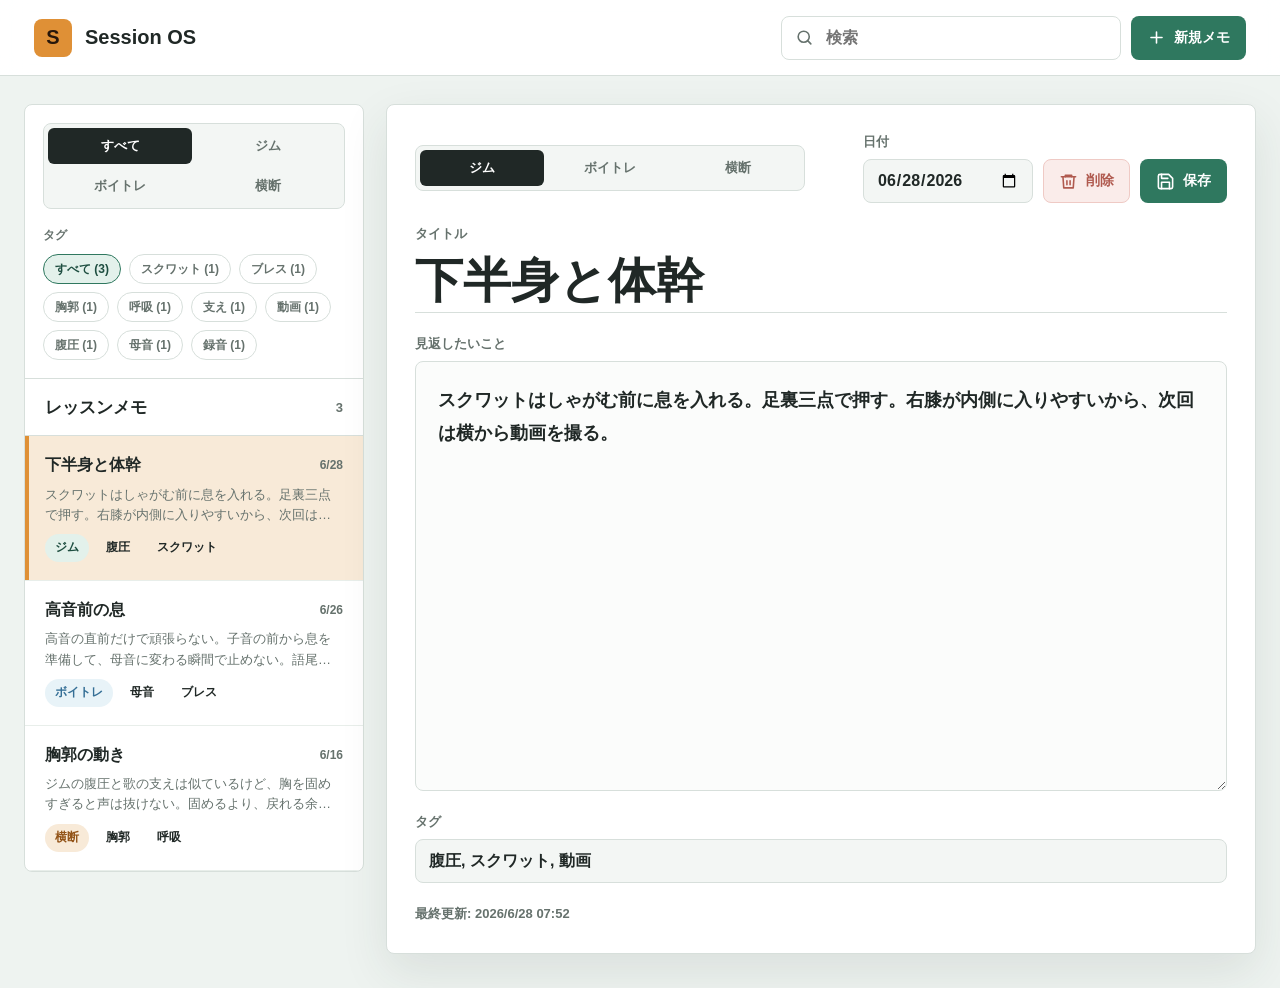
==== index.html @ 95453296 "Add files via upload" ====
<!doctype html>
<html lang="ja">
<head>
  <meta charset="utf-8">
  <meta name="viewport" content="width=device-width, initial-scale=1">
  <meta name="theme-color" content="#2f785f">
  <meta name="apple-mobile-web-app-capable" content="yes">
  <meta name="apple-mobile-web-app-title" content="Session OS">
  <title>Session OS | レッスンメモ</title>
  <link rel="manifest" href="manifest.json">
  <link rel="icon" href="icons/icon.svg" type="image/svg+xml">
  <link rel="apple-touch-icon" href="icons/icon-192.png">
  <link rel="stylesheet" href="styles.css?v=20260704-tag-filter">
</head>
<body>
  <div class="app-shell">
    <header class="app-header">
      <div class="brand">
        <span class="brand-mark">S</span>
        <span>Session OS</span>
      </div>

      <div class="header-actions">
        <label class="search-box" aria-label="検索">
          <svg class="icon" viewBox="0 0 24 24" aria-hidden="true">
            <circle cx="11" cy="11" r="7"></circle>
            <path d="m20 20-4-4"></path>
          </svg>
          <input id="searchInput" type="search" placeholder="検索">
        </label>
        <button id="newNoteButton" class="button primary" type="button">
          <svg class="icon" viewBox="0 0 24 24" aria-hidden="true">
            <path d="M12 5v14M5 12h14"></path>
          </svg>
          <span>新規メモ</span>
        </button>
      </div>
    </header>

    <main class="workspace">
      <aside class="sidebar" aria-label="メモ一覧">
        <nav class="type-tabs" aria-label="メモ種別">
          <button class="type-tab active" type="button" data-filter="all">すべて</button>
          <button class="type-tab" type="button" data-filter="gym">ジム</button>
          <button class="type-tab" type="button" data-filter="vocal">ボイトレ</button>
          <button class="type-tab" type="button" data-filter="cross">横断</button>
        </nav>

        <section class="tag-filter-panel" aria-label="タグで絞り込み">
          <div class="tag-filter-title">タグ</div>
          <div class="tag-filter-list" id="tagFilterList"></div>
        </section>

        <div class="list-head">
          <h1>レッスンメモ</h1>
          <span id="noteCount">0</span>
        </div>

        <div class="note-list" id="noteList"></div>
      </aside>

      <section class="editor" aria-labelledby="titleLabel">
        <div class="editor-top">
          <div class="type-picker" role="group" aria-label="このメモの種別">
            <button class="type-choice active" type="button" data-note-type="gym">ジム</button>
            <button class="type-choice" type="button" data-note-type="vocal">ボイトレ</button>
            <button class="type-choice" type="button" data-note-type="cross">横断</button>
          </div>

          <div class="editor-actions">
            <label class="date-field">
              <span>日付</span>
              <input id="dateInput" type="date">
            </label>
            <button id="deleteButton" class="button danger" type="button">
              <svg class="icon" viewBox="0 0 24 24" aria-hidden="true">
                <path d="M3 6h18"></path>
                <path d="M8 6V4h8v2"></path>
                <path d="M19 6l-1 14H6L5 6"></path>
                <path d="M10 11v5M14 11v5"></path>
              </svg>
              <span>削除</span>
            </button>
            <button id="saveButton" class="button primary" type="button">
              <svg class="icon" viewBox="0 0 24 24" aria-hidden="true">
                <path d="M19 21H5a2 2 0 0 1-2-2V5a2 2 0 0 1 2-2h11l5 5v11a2 2 0 0 1-2 2Z"></path>
                <path d="M17 21v-8H7v8M7 3v5h8"></path>
              </svg>
              <span>保存</span>
            </button>
          </div>
        </div>

        <label class="title-field">
          <span id="titleLabel">タイトル</span>
          <input id="titleInput" type="text" placeholder="例: 下半身と体幹">
        </label>

        <label class="memo-field">
          <span>見返したいこと</span>
          <textarea id="bodyInput" placeholder="あとで読んで「そうやったわ」と思えることだけ。&#10;例: スクワットはしゃがむ前に息を入れる。足裏三点で押す。右膝が内に入りやすい。"></textarea>
        </label>

        <label class="tag-field">
          <span>タグ</span>
          <input id="tagsInput" type="text" placeholder="腹圧, 母音, 肩甲骨">
        </label>

        <div class="status-line">
          <span id="updatedText">未保存</span>
        </div>
      </section>
    </main>
  </div>

  <div class="confirm-overlay" id="deleteDialog" aria-hidden="true">
    <div class="confirm-dialog" role="dialog" aria-modal="true" aria-labelledby="deleteDialogTitle">
      <h2 id="deleteDialogTitle">メモを削除しますか？</h2>
      <p id="deleteDialogText">このメモを削除します。</p>
      <div class="confirm-actions">
        <button id="cancelDeleteButton" class="button ghost" type="button">キャンセル</button>
        <button id="confirmDeleteButton" class="button danger solid" type="button">削除する</button>
      </div>
    </div>
  </div>

  <div class="toast" id="toast" role="status" aria-live="polite">保存しました</div>
  <script src="app.js?v=20260704-tag-filter"></script>
</body>
</html>
---- styles.css ----
:root {
  color-scheme: light;
  --ink: #202826;
  --muted: #66726d;
  --line: #d7dfdb;
  --surface: #ffffff;
  --surface-soft: #f3f6f4;
  --bg: #eef3f0;
  --green: #2f785f;
  --green-dark: #1e4e40;
  --green-soft: #e3f1eb;
  --blue-soft: #e8f3f8;
  --blue: #356f96;
  --amber: #df9036;
  --amber-soft: #f8ead8;
  --danger: #b05a4f;
  --danger-soft: #faecea;
  --shadow: 0 18px 48px rgba(38, 54, 48, .10);
  font-family: "Yu Gothic UI", "Meiryo", "Segoe UI", sans-serif;
  background: var(--bg);
  color: var(--ink);
}

* {
  box-sizing: border-box;
}

body {
  margin: 0;
  min-width: 320px;
  background: var(--bg);
}

button,
input,
textarea {
  font: inherit;
}

button {
  cursor: pointer;
}

button:disabled,
input:disabled,
textarea:disabled {
  cursor: not-allowed;
  opacity: .55;
}

.app-shell {
  min-height: 100vh;
  display: grid;
  grid-template-rows: 76px 1fr;
}

.app-header {
  position: sticky;
  top: 0;
  z-index: 10;
  display: flex;
  align-items: center;
  justify-content: space-between;
  gap: 20px;
  padding: 0 34px;
  border-bottom: 1px solid var(--line);
  background: rgba(255, 255, 255, .95);
  backdrop-filter: blur(12px);
}

.brand {
  display: inline-flex;
  align-items: center;
  gap: 13px;
  min-width: 0;
  font-size: 20px;
  font-weight: 900;
  white-space: nowrap;
}

.brand-mark {
  width: 38px;
  height: 38px;
  display: grid;
  place-items: center;
  border-radius: 8px;
  background: var(--amber);
  color: #27170b;
  font-weight: 900;
}

.header-actions {
  display: flex;
  align-items: center;
  gap: 10px;
  min-width: 0;
}

.search-box {
  width: min(340px, 34vw);
  height: 44px;
  display: flex;
  align-items: center;
  gap: 10px;
  padding: 0 13px;
  border: 1px solid var(--line);
  border-radius: 8px;
  background: var(--surface);
  color: var(--muted);
}

.search-box input {
  width: 100%;
  min-width: 0;
  border: 0;
  outline: 0;
  background: transparent;
  color: var(--ink);
  font-weight: 750;
}

.button {
  min-height: 44px;
  display: inline-flex;
  align-items: center;
  justify-content: center;
  gap: 8px;
  border: 1px solid transparent;
  border-radius: 8px;
  padding: 0 15px;
  font-size: 14px;
  font-weight: 850;
  white-space: nowrap;
}

.button.primary {
  background: var(--green);
  color: #ffffff;
}

.button.primary:hover {
  background: var(--green-dark);
}

.button.danger {
  background: var(--danger-soft);
  color: var(--danger);
  border-color: #efcac5;
}

.button.danger:hover {
  background: #f5dedb;
}

.button.ghost {
  background: var(--surface);
  color: var(--ink);
  border-color: var(--line);
}

.button.danger.solid {
  background: var(--danger);
  color: #ffffff;
  border-color: var(--danger);
}

.button.danger.solid:hover {
  background: #92483f;
}

.icon {
  width: 19px;
  height: 19px;
  flex: none;
  fill: none;
  stroke: currentColor;
  stroke-width: 2;
  stroke-linecap: round;
  stroke-linejoin: round;
}

.workspace {
  width: min(1320px, calc(100vw - 48px));
  margin: 0 auto;
  padding: 28px 0 34px;
  display: grid;
  grid-template-columns: 340px minmax(0, 1fr);
  gap: 22px;
  align-items: start;
}

.sidebar,
.editor {
  min-width: 0;
  border: 1px solid var(--line);
  border-radius: 8px;
  background: var(--surface);
}

.sidebar {
  overflow: hidden;
}

.type-tabs,
.type-picker {
  display: grid;
  gap: 4px;
  padding: 4px;
  border: 1px solid var(--line);
  border-radius: 8px;
  background: var(--surface-soft);
}

.type-tabs {
  grid-template-columns: repeat(2, 1fr);
  margin: 18px;
}

.type-picker {
  width: min(390px, 100%);
  grid-template-columns: repeat(3, 1fr);
}

.type-tab,
.type-choice {
  min-width: 0;
  min-height: 36px;
  border: 0;
  border-radius: 6px;
  background: transparent;
  color: var(--muted);
  font-size: 13px;
  font-weight: 850;
}

.type-tab.active,
.type-choice.active {
  background: var(--ink);
  color: #ffffff;
}

.tag-filter-panel {
  display: grid;
  gap: 10px;
  padding: 0 18px 18px;
}

.tag-filter-title {
  color: var(--muted);
  font-size: 12px;
  font-weight: 900;
}

.tag-filter-list {
  display: flex;
  flex-wrap: wrap;
  gap: 8px;
}

.tag-filter-button {
  min-height: 30px;
  border: 1px solid var(--line);
  border-radius: 999px;
  background: var(--surface);
  color: var(--muted);
  padding: 0 11px;
  font-size: 12px;
  font-weight: 850;
}

.tag-filter-button.active {
  border-color: var(--green);
  background: var(--green-soft);
  color: var(--green-dark);
}

.list-head {
  min-height: 58px;
  display: flex;
  align-items: center;
  justify-content: space-between;
  gap: 12px;
  padding: 0 20px;
  border-top: 1px solid var(--line);
  border-bottom: 1px solid var(--line);
}

.list-head h1 {
  margin: 0;
  font-size: 17px;
  letter-spacing: 0;
}

.list-head span,
.status-line {
  color: var(--muted);
  font-size: 13px;
  font-weight: 850;
}

.note-list {
  display: grid;
}

.note-item {
  width: 100%;
  min-height: 112px;
  display: grid;
  gap: 9px;
  padding: 18px 20px;
  border: 0;
  border-bottom: 1px solid #e8eeea;
  background: transparent;
  text-align: left;
  color: var(--ink);
}

.note-item:hover {
  background: var(--surface-soft);
}

.note-item.active {
  background: var(--amber-soft);
  box-shadow: inset 4px 0 0 var(--amber);
}

.note-item-top {
  display: flex;
  justify-content: space-between;
  align-items: center;
  gap: 12px;
}

.note-item strong {
  min-width: 0;
  font-size: 16px;
  line-height: 1.35;
  overflow-wrap: anywhere;
}

.note-item time {
  color: var(--muted);
  font-size: 12px;
  font-weight: 850;
  white-space: nowrap;
}

.note-item p {
  margin: 0;
  color: var(--muted);
  font-size: 13px;
  line-height: 1.55;
  display: -webkit-box;
  -webkit-line-clamp: 2;
  -webkit-box-orient: vertical;
  overflow: hidden;
}

.badge-row {
  display: flex;
  gap: 7px;
  flex-wrap: wrap;
}

.badge {
  min-height: 28px;
  display: inline-flex;
  align-items: center;
  border-radius: 999px;
  padding: 0 10px;
  font-size: 12px;
  font-weight: 850;
}

.badge.gym {
  background: var(--green-soft);
  color: var(--green-dark);
}

.badge.vocal {
  background: var(--blue-soft);
  color: var(--blue);
}

.badge.cross {
  background: var(--amber-soft);
  color: #935418;
}

.empty-state {
  padding: 24px 20px;
  color: var(--muted);
  font-size: 14px;
  line-height: 1.7;
  font-weight: 750;
}

.editor {
  padding: 28px;
  display: grid;
  gap: 22px;
  box-shadow: var(--shadow);
}

.editor-top {
  display: flex;
  align-items: center;
  justify-content: space-between;
  gap: 16px;
}

.editor-actions {
  display: flex;
  align-items: end;
  gap: 10px;
}

.date-field,
.title-field,
.memo-field,
.tag-field {
  display: grid;
  gap: 8px;
}

.date-field span,
.title-field span,
.memo-field span,
.tag-field span {
  color: var(--muted);
  font-size: 13px;
  font-weight: 900;
}

.date-field input,
.title-field input,
.tag-field input {
  width: 100%;
  min-height: 44px;
  border: 1px solid var(--line);
  border-radius: 8px;
  background: var(--surface-soft);
  color: var(--ink);
  outline: 0;
  padding: 0 13px;
  font-weight: 800;
}

.date-field input {
  width: 170px;
}

.title-field input {
  min-height: 62px;
  border: 0;
  border-bottom: 1px solid var(--line);
  border-radius: 0;
  background: transparent;
  padding: 0;
  font-size: clamp(28px, 4vw, 48px);
  line-height: 1.1;
  font-weight: 900;
  letter-spacing: 0;
}

.memo-field textarea {
  width: 100%;
  min-height: 430px;
  resize: vertical;
  border: 1px solid var(--line);
  border-radius: 8px;
  background: #fbfcfb;
  color: var(--ink);
  outline: 0;
  padding: 22px;
  font-size: 18px;
  line-height: 1.85;
  font-weight: 700;
}

.date-field input:focus,
.title-field input:focus,
.tag-field input:focus,
.memo-field textarea:focus,
.search-box:focus-within {
  border-color: var(--green);
  box-shadow: 0 0 0 3px rgba(47, 120, 95, .14);
}

.title-field input:focus {
  box-shadow: none;
}

.status-line {
  min-height: 20px;
}

.confirm-overlay {
  position: fixed;
  inset: 0;
  z-index: 30;
  display: none;
  align-items: center;
  justify-content: center;
  padding: 24px;
  background: rgba(32, 40, 38, .36);
}

.confirm-overlay.show {
  display: flex;
}

.confirm-dialog {
  width: min(420px, 100%);
  border: 1px solid var(--line);
  border-radius: 8px;
  background: var(--surface);
  padding: 22px;
  box-shadow: var(--shadow);
}

.confirm-dialog h2 {
  margin: 0;
  font-size: 20px;
  letter-spacing: 0;
}

.confirm-dialog p {
  margin: 12px 0 0;
  color: var(--muted);
  line-height: 1.65;
  font-weight: 750;
}

.confirm-actions {
  display: flex;
  justify-content: flex-end;
  gap: 10px;
  margin-top: 20px;
}

.toast {
  position: fixed;
  right: 24px;
  bottom: 24px;
  z-index: 20;
  transform: translateY(18px);
  opacity: 0;
  pointer-events: none;
  min-height: 42px;
  display: flex;
  align-items: center;
  border-radius: 8px;
  padding: 0 16px;
  background: var(--ink);
  color: #ffffff;
  font-weight: 850;
  box-shadow: var(--shadow);
  transition: transform .18s ease, opacity .18s ease;
}

.toast.show {
  transform: translateY(0);
  opacity: 1;
}

@media (max-width: 920px) {
  .app-shell {
    grid-template-rows: auto 1fr;
  }

  .app-header {
    position: sticky;
    top: 0;
    z-index: 20;
    display: grid;
    padding: 16px;
  }

  .header-actions {
    display: grid;
    grid-template-columns: 1fr;
  }

  .search-box {
    width: 100%;
  }

  .workspace {
    width: calc(100vw - 24px);
    grid-template-columns: 1fr;
    gap: 14px;
    padding: 12px 0 24px;
  }

  .editor {
    padding: 18px;
  }

  .editor-top,
  .editor-actions {
    display: grid;
    grid-template-columns: 1fr;
    align-items: stretch;
  }

  .type-picker {
    width: 100%;
  }

  .date-field input,
  .button {
    width: 100%;
  }

  .title-field input {
    font-size: 32px;
  }

  .memo-field textarea {
    min-height: 360px;
    font-size: 16px;
    padding: 16px;
  }

  .confirm-actions {
    display: grid;
    grid-template-columns: 1fr;
  }
}
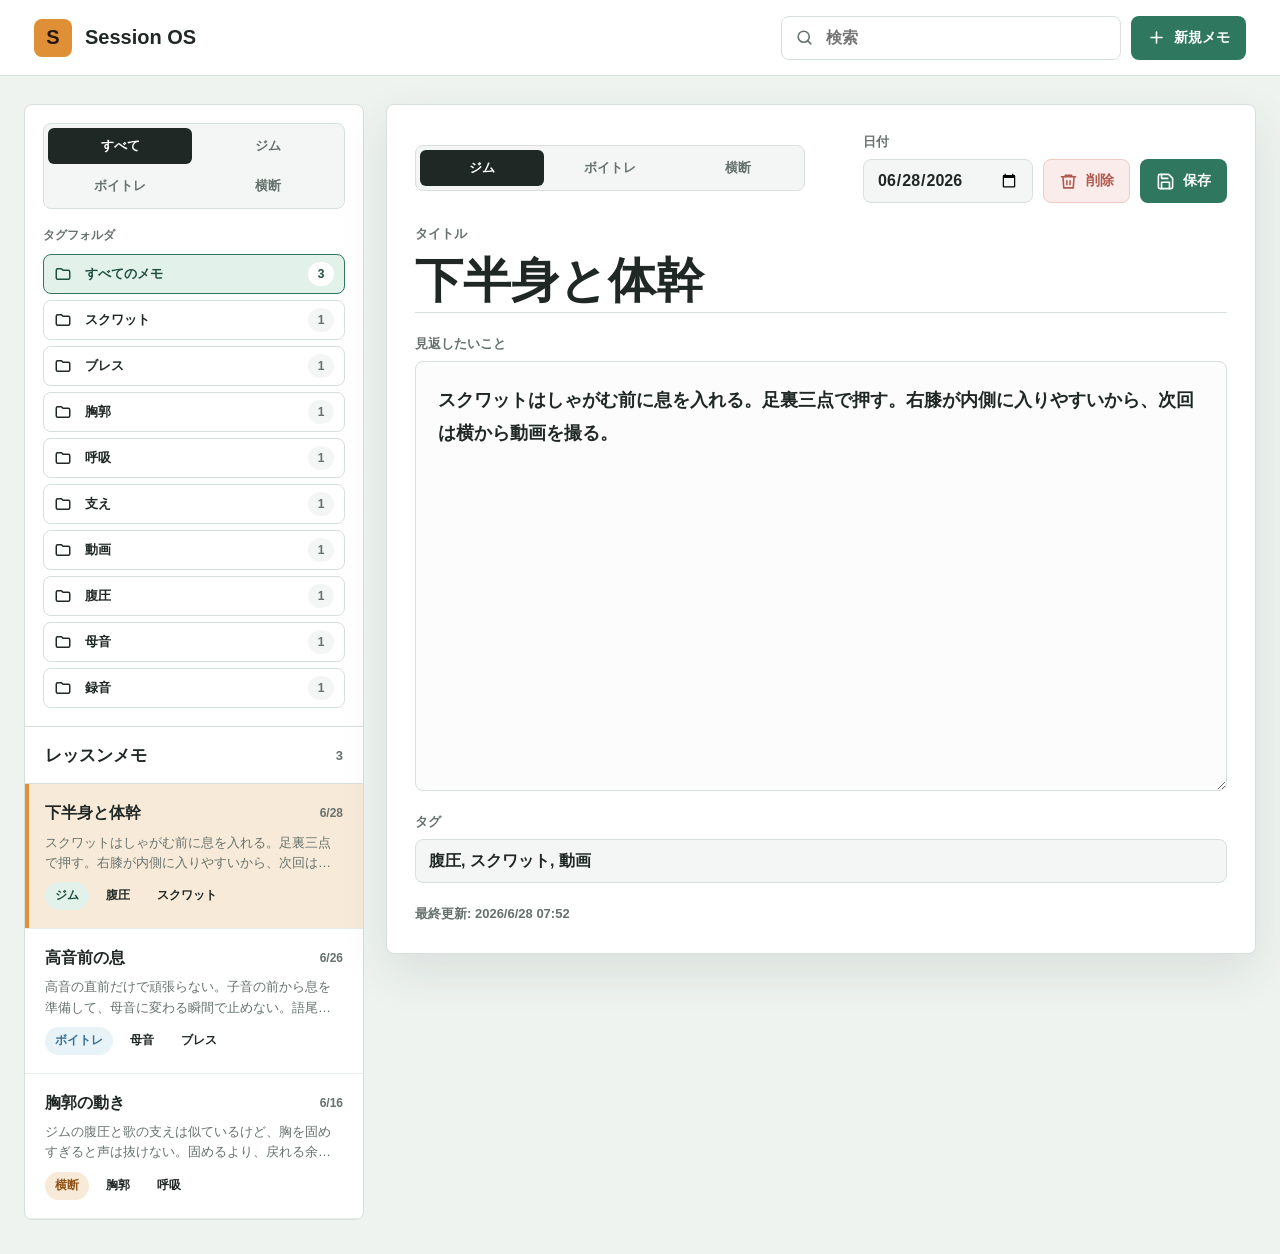
==== commit 09b8e302: "Add files via upload" ====
--- a/index.html
+++ b/index.html
@@ -10,7 +10,7 @@
   <link rel="manifest" href="manifest.json">
   <link rel="icon" href="icons/icon.svg" type="image/svg+xml">
   <link rel="apple-touch-icon" href="icons/icon-192.png">
-  <link rel="stylesheet" href="styles.css?v=20260704-tag-filter">
+  <link rel="stylesheet" href="styles.css?v=20260704-tag-folders">
 </head>
 <body>
   <div class="app-shell">
@@ -46,9 +46,9 @@
           <button class="type-tab" type="button" data-filter="cross">横断</button>
         </nav>
 
-        <section class="tag-filter-panel" aria-label="タグで絞り込み">
-          <div class="tag-filter-title">タグ</div>
-          <div class="tag-filter-list" id="tagFilterList"></div>
+        <section class="tag-folder-panel" aria-label="タグフォルダ">
+          <div class="tag-folder-title">タグフォルダ</div>
+          <div class="tag-folder-list" id="tagFilterList"></div>
         </section>
 
         <div class="list-head">
@@ -125,6 +125,6 @@
   </div>
 
   <div class="toast" id="toast" role="status" aria-live="polite">保存しました</div>
-  <script src="app.js?v=20260704-tag-filter"></script>
+  <script src="app.js?v=20260704-tag-folders"></script>
 </body>
 </html>
--- a/styles.css
+++ b/styles.css
@@ -239,38 +239,80 @@
   color: #ffffff;
 }
 
-.tag-filter-panel {
+.tag-folder-panel {
   display: grid;
   gap: 10px;
   padding: 0 18px 18px;
 }
 
-.tag-filter-title {
+.tag-folder-title {
   color: var(--muted);
   font-size: 12px;
   font-weight: 900;
 }
 
-.tag-filter-list {
-  display: flex;
-  flex-wrap: wrap;
-  gap: 8px;
-}
-
-.tag-filter-button {
-  min-height: 30px;
+.tag-folder-list {
+  display: grid;
+  gap: 6px;
+}
+
+.tag-folder-button {
+  width: 100%;
+  min-height: 40px;
+  display: grid;
+  grid-template-columns: 22px minmax(0, 1fr) auto;
+  align-items: center;
+  gap: 9px;
   border: 1px solid var(--line);
-  border-radius: 999px;
+  border-radius: 8px;
   background: var(--surface);
-  color: var(--muted);
-  padding: 0 11px;
-  font-size: 12px;
+  color: var(--ink);
+  padding: 0 10px;
+  font-size: 13px;
   font-weight: 850;
-}
-
-.tag-filter-button.active {
+  text-align: left;
+}
+
+.tag-folder-button.active {
   border-color: var(--green);
   background: var(--green-soft);
+  color: var(--green-dark);
+}
+
+.folder-icon {
+  width: 18px;
+  height: 18px;
+  display: block;
+  color: currentColor;
+  fill: none;
+  stroke: currentColor;
+  stroke-width: 2;
+  stroke-linecap: round;
+  stroke-linejoin: round;
+}
+
+.folder-name {
+  min-width: 0;
+  overflow: hidden;
+  text-overflow: ellipsis;
+  white-space: nowrap;
+}
+
+.folder-count {
+  min-width: 26px;
+  min-height: 24px;
+  display: inline-flex;
+  align-items: center;
+  justify-content: center;
+  border-radius: 999px;
+  background: var(--surface-soft);
+  color: var(--muted);
+  font-size: 12px;
+  font-weight: 900;
+}
+
+.tag-folder-button.active .folder-count {
+  background: var(--surface);
   color: var(--green-dark);
 }
 
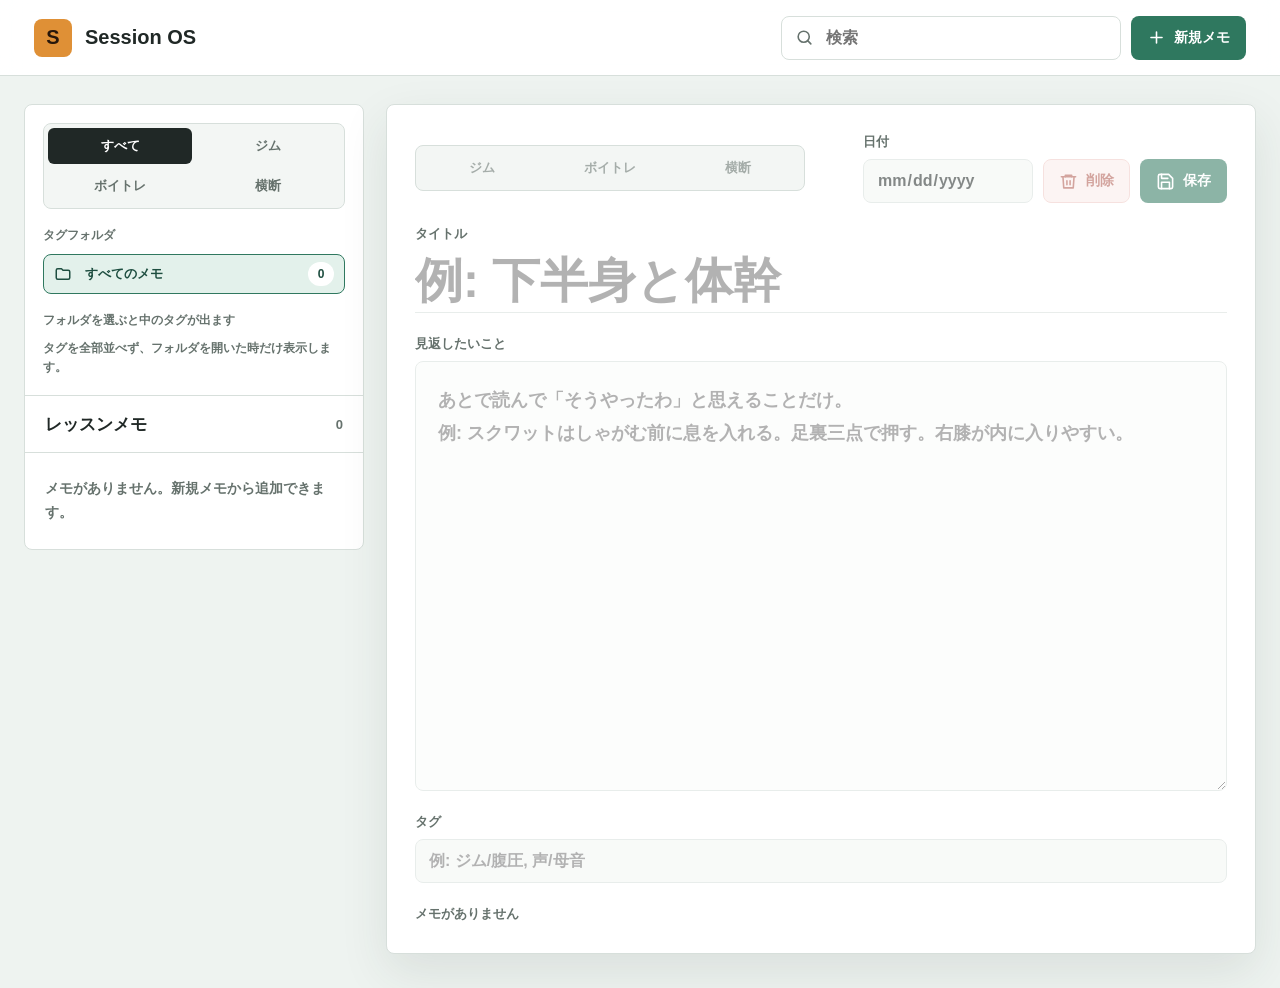
==== commit 9d8800a4: "Add files via upload" ====
--- a/index.html
+++ b/index.html
@@ -10,7 +10,7 @@
   <link rel="manifest" href="manifest.json">
   <link rel="icon" href="icons/icon.svg" type="image/svg+xml">
   <link rel="apple-touch-icon" href="icons/icon-192.png">
-  <link rel="stylesheet" href="styles.css?v=20260704-tag-folders">
+  <link rel="stylesheet" href="styles.css?v=20260704-tag-groups">
 </head>
 <body>
   <div class="app-shell">
@@ -48,7 +48,12 @@
 
         <section class="tag-folder-panel" aria-label="タグフォルダ">
           <div class="tag-folder-title">タグフォルダ</div>
-          <div class="tag-folder-list" id="tagFilterList"></div>
+          <div class="tag-folder-list" id="tagFolderList"></div>
+        </section>
+
+        <section class="folder-tag-panel" aria-label="フォルダ内のタグ">
+          <div class="folder-tag-title" id="folderTagTitle">フォルダ内のタグ</div>
+          <div class="folder-tag-list" id="tagFilterList"></div>
         </section>
 
         <div class="list-head">
@@ -103,7 +108,7 @@
 
         <label class="tag-field">
           <span>タグ</span>
-          <input id="tagsInput" type="text" placeholder="腹圧, 母音, 肩甲骨">
+          <input id="tagsInput" type="text" placeholder="例: ジム/腹圧, 声/母音">
         </label>
 
         <div class="status-line">
@@ -125,6 +130,6 @@
   </div>
 
   <div class="toast" id="toast" role="status" aria-live="polite">保存しました</div>
-  <script src="app.js?v=20260704-tag-folders"></script>
+  <script src="app.js?v=20260704-tag-groups"></script>
 </body>
 </html>
--- a/styles.css
+++ b/styles.css
@@ -316,6 +316,48 @@
   color: var(--green-dark);
 }
 
+.folder-tag-panel {
+  display: grid;
+  gap: 10px;
+  padding: 0 18px 18px;
+}
+
+.folder-tag-title {
+  color: var(--muted);
+  font-size: 12px;
+  font-weight: 900;
+}
+
+.folder-tag-list {
+  display: flex;
+  flex-wrap: wrap;
+  gap: 8px;
+}
+
+.folder-tag-button {
+  min-height: 30px;
+  border: 1px solid var(--line);
+  border-radius: 999px;
+  background: var(--surface);
+  color: var(--muted);
+  padding: 0 11px;
+  font-size: 12px;
+  font-weight: 850;
+}
+
+.folder-tag-button.active {
+  border-color: var(--green);
+  background: var(--green-soft);
+  color: var(--green-dark);
+}
+
+.folder-tag-empty {
+  color: var(--muted);
+  font-size: 12px;
+  line-height: 1.6;
+  font-weight: 750;
+}
+
 .list-head {
   min-height: 58px;
   display: flex;
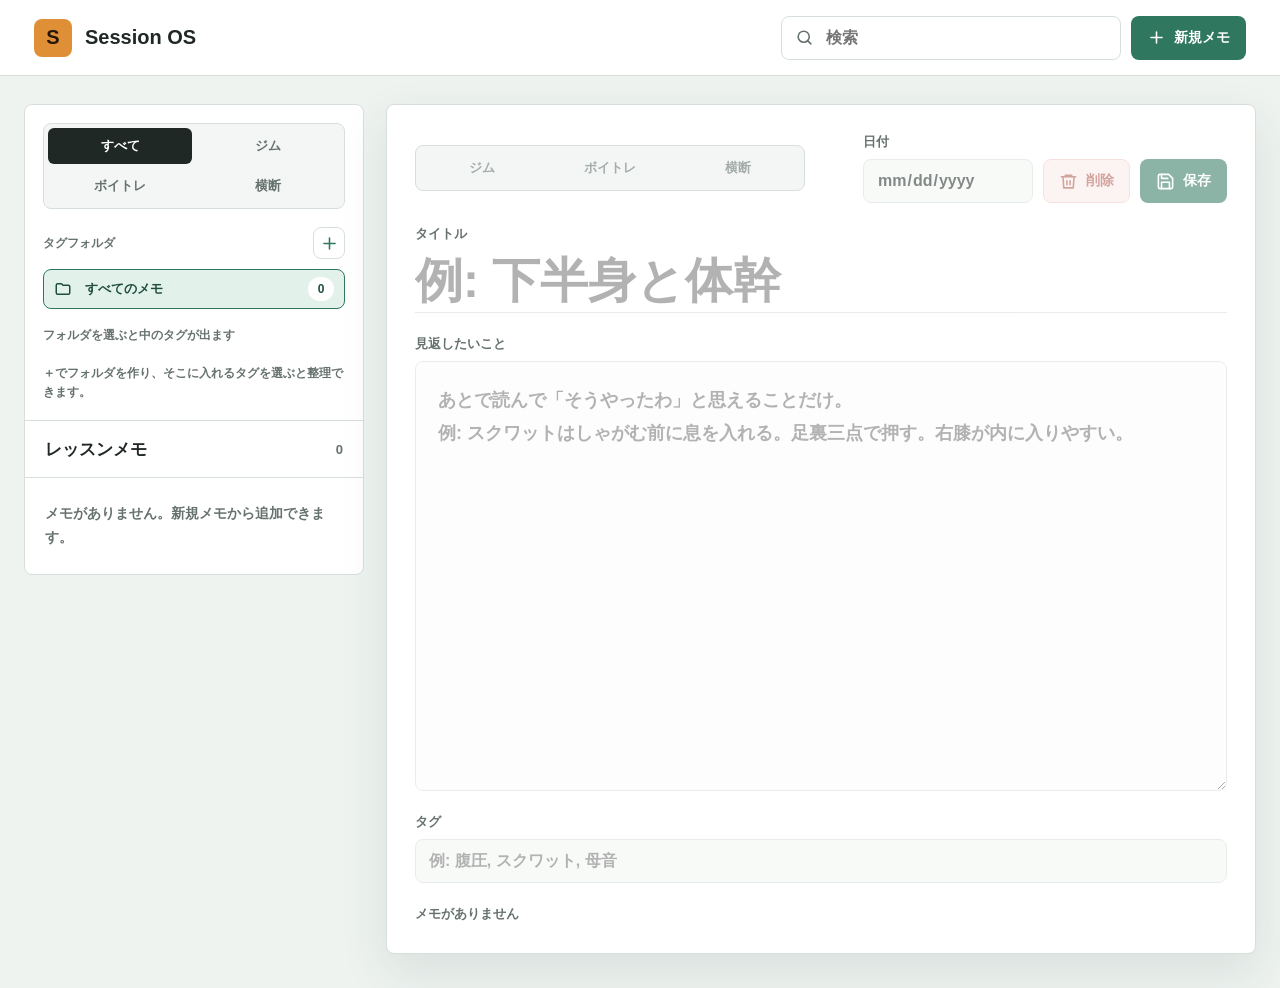
==== commit 2b719ae5: "Add files via upload" ====
--- a/index.html
+++ b/index.html
@@ -10,7 +10,7 @@
   <link rel="manifest" href="manifest.json">
   <link rel="icon" href="icons/icon.svg" type="image/svg+xml">
   <link rel="apple-touch-icon" href="icons/icon-192.png">
-  <link rel="stylesheet" href="styles.css?v=20260704-tag-groups">
+  <link rel="stylesheet" href="styles.css?v=20260705-folder-manager">
 </head>
 <body>
   <div class="app-shell">
@@ -47,12 +47,20 @@
         </nav>
 
         <section class="tag-folder-panel" aria-label="タグフォルダ">
-          <div class="tag-folder-title">タグフォルダ</div>
+          <div class="folder-panel-head">
+            <div class="tag-folder-title">タグフォルダ</div>
+            <button id="addFolderButton" class="icon-button" type="button" aria-label="新規フォルダ">
+              <svg class="icon" viewBox="0 0 24 24" aria-hidden="true">
+                <path d="M12 5v14M5 12h14"></path>
+              </svg>
+            </button>
+          </div>
           <div class="tag-folder-list" id="tagFolderList"></div>
         </section>
 
         <section class="folder-tag-panel" aria-label="フォルダ内のタグ">
           <div class="folder-tag-title" id="folderTagTitle">フォルダ内のタグ</div>
+          <div class="folder-editor-panel" id="folderEditor"></div>
           <div class="folder-tag-list" id="tagFilterList"></div>
         </section>
 
@@ -108,7 +116,7 @@
 
         <label class="tag-field">
           <span>タグ</span>
-          <input id="tagsInput" type="text" placeholder="例: ジム/腹圧, 声/母音">
+          <input id="tagsInput" type="text" placeholder="例: 腹圧, スクワット, 母音">
         </label>
 
         <div class="status-line">
@@ -130,6 +138,6 @@
   </div>
 
   <div class="toast" id="toast" role="status" aria-live="polite">保存しました</div>
-  <script src="app.js?v=20260704-tag-groups"></script>
+  <script src="app.js?v=20260705-folder-manager"></script>
 </body>
 </html>
--- a/styles.css
+++ b/styles.css
@@ -245,10 +245,34 @@
   padding: 0 18px 18px;
 }
 
+.folder-panel-head {
+  display: flex;
+  align-items: center;
+  justify-content: space-between;
+  gap: 10px;
+}
+
 .tag-folder-title {
   color: var(--muted);
   font-size: 12px;
   font-weight: 900;
+}
+
+.icon-button {
+  width: 32px;
+  height: 32px;
+  display: inline-flex;
+  align-items: center;
+  justify-content: center;
+  border: 1px solid var(--line);
+  border-radius: 8px;
+  background: var(--surface);
+  color: var(--green);
+}
+
+.icon-button:hover {
+  border-color: var(--green);
+  background: var(--green-soft);
 }
 
 .tag-folder-list {
@@ -356,6 +380,139 @@
   font-size: 12px;
   line-height: 1.6;
   font-weight: 750;
+}
+
+.folder-editor-panel {
+  display: grid;
+  gap: 10px;
+}
+
+.folder-editor,
+.folder-editor-note {
+  border: 1px solid var(--line);
+  border-radius: 8px;
+  background: var(--surface-soft);
+  padding: 10px;
+}
+
+.folder-editor-note {
+  color: var(--muted);
+  font-size: 12px;
+  line-height: 1.6;
+  font-weight: 750;
+}
+
+.folder-editor-row {
+  display: grid;
+  grid-template-columns: minmax(0, 1fr) auto auto;
+  gap: 8px;
+  align-items: end;
+}
+
+.folder-name-edit {
+  display: grid;
+  gap: 6px;
+  min-width: 0;
+}
+
+.folder-name-edit span,
+.tag-assign-title {
+  color: var(--muted);
+  font-size: 11px;
+  font-weight: 900;
+}
+
+.folder-name-edit input {
+  width: 100%;
+  min-height: 36px;
+  border: 1px solid var(--line);
+  border-radius: 8px;
+  background: var(--surface);
+  color: var(--ink);
+  outline: 0;
+  padding: 0 10px;
+  font-size: 13px;
+  font-weight: 850;
+}
+
+.folder-name-edit input:focus {
+  border-color: var(--green);
+  box-shadow: 0 0 0 3px rgba(47, 120, 95, .14);
+}
+
+.mini-button {
+  min-height: 36px;
+  border: 1px solid var(--line);
+  border-radius: 8px;
+  background: var(--surface);
+  color: var(--ink);
+  padding: 0 10px;
+  font-size: 12px;
+  font-weight: 850;
+  white-space: nowrap;
+}
+
+.mini-button:hover {
+  border-color: var(--green);
+  color: var(--green-dark);
+}
+
+.mini-button.danger {
+  border-color: #efcac5;
+  background: var(--danger-soft);
+  color: var(--danger);
+}
+
+.tag-assign-title {
+  margin-top: 12px;
+}
+
+.tag-assignment-list {
+  max-height: 220px;
+  overflow: auto;
+  display: grid;
+  gap: 6px;
+  margin-top: 8px;
+  padding-right: 2px;
+}
+
+.tag-assignment-row {
+  min-height: 36px;
+  display: grid;
+  grid-template-columns: auto minmax(0, 1fr) auto;
+  align-items: center;
+  gap: 8px;
+  border: 1px solid transparent;
+  border-radius: 8px;
+  background: var(--surface);
+  padding: 0 9px;
+  color: var(--ink);
+  font-size: 12px;
+  font-weight: 850;
+}
+
+.tag-assignment-row:focus-within {
+  border-color: var(--green);
+  box-shadow: 0 0 0 3px rgba(47, 120, 95, .14);
+}
+
+.tag-assignment-row input {
+  width: 16px;
+  height: 16px;
+  accent-color: var(--green);
+}
+
+.tag-assignment-name {
+  min-width: 0;
+  overflow: hidden;
+  text-overflow: ellipsis;
+  white-space: nowrap;
+}
+
+.tag-assignment-meta {
+  color: var(--muted);
+  font-size: 11px;
+  white-space: nowrap;
 }
 
 .list-head {
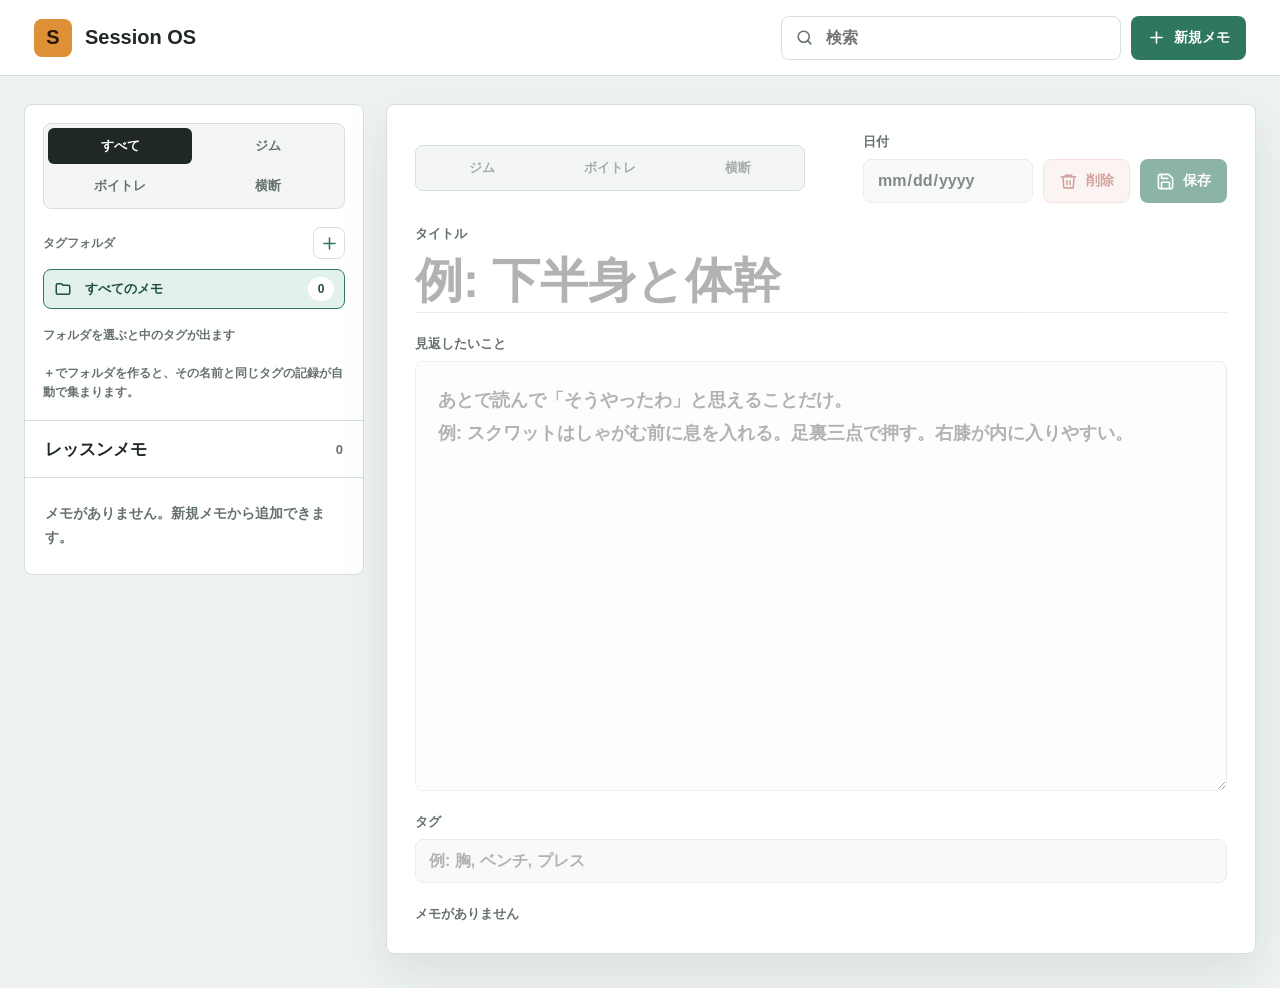
==== commit 58c9c956: "Add files via upload" ====
--- a/index.html
+++ b/index.html
@@ -10,7 +10,7 @@
   <link rel="manifest" href="manifest.json">
   <link rel="icon" href="icons/icon.svg" type="image/svg+xml">
   <link rel="apple-touch-icon" href="icons/icon-192.png">
-  <link rel="stylesheet" href="styles.css?v=20260705-folder-manager">
+  <link rel="stylesheet" href="styles.css?v=20260705-folder-rules">
 </head>
 <body>
   <div class="app-shell">
@@ -116,7 +116,7 @@
 
         <label class="tag-field">
           <span>タグ</span>
-          <input id="tagsInput" type="text" placeholder="例: 腹圧, スクワット, 母音">
+          <input id="tagsInput" type="text" placeholder="例: 胸, ベンチ, プレス">
         </label>
 
         <div class="status-line">
@@ -138,6 +138,6 @@
   </div>
 
   <div class="toast" id="toast" role="status" aria-live="polite">保存しました</div>
-  <script src="app.js?v=20260705-folder-manager"></script>
+  <script src="app.js?v=20260705-folder-rules"></script>
 </body>
 </html>
--- a/styles.css
+++ b/styles.css
@@ -415,8 +415,7 @@
   min-width: 0;
 }
 
-.folder-name-edit span,
-.tag-assign-title {
+.folder-name-edit span {
   color: var(--muted);
   font-size: 11px;
   font-weight: 900;
@@ -463,56 +462,12 @@
   color: var(--danger);
 }
 
-.tag-assign-title {
-  margin-top: 12px;
-}
-
-.tag-assignment-list {
-  max-height: 220px;
-  overflow: auto;
-  display: grid;
-  gap: 6px;
-  margin-top: 8px;
-  padding-right: 2px;
-}
-
-.tag-assignment-row {
-  min-height: 36px;
-  display: grid;
-  grid-template-columns: auto minmax(0, 1fr) auto;
-  align-items: center;
-  gap: 8px;
-  border: 1px solid transparent;
-  border-radius: 8px;
-  background: var(--surface);
-  padding: 0 9px;
-  color: var(--ink);
-  font-size: 12px;
-  font-weight: 850;
-}
-
-.tag-assignment-row:focus-within {
-  border-color: var(--green);
-  box-shadow: 0 0 0 3px rgba(47, 120, 95, .14);
-}
-
-.tag-assignment-row input {
-  width: 16px;
-  height: 16px;
-  accent-color: var(--green);
-}
-
-.tag-assignment-name {
-  min-width: 0;
-  overflow: hidden;
-  text-overflow: ellipsis;
-  white-space: nowrap;
-}
-
-.tag-assignment-meta {
-  color: var(--muted);
-  font-size: 11px;
-  white-space: nowrap;
+.folder-rule-text {
+  margin-top: 10px;
+  color: var(--muted);
+  font-size: 12px;
+  line-height: 1.6;
+  font-weight: 750;
 }
 
 .list-head {
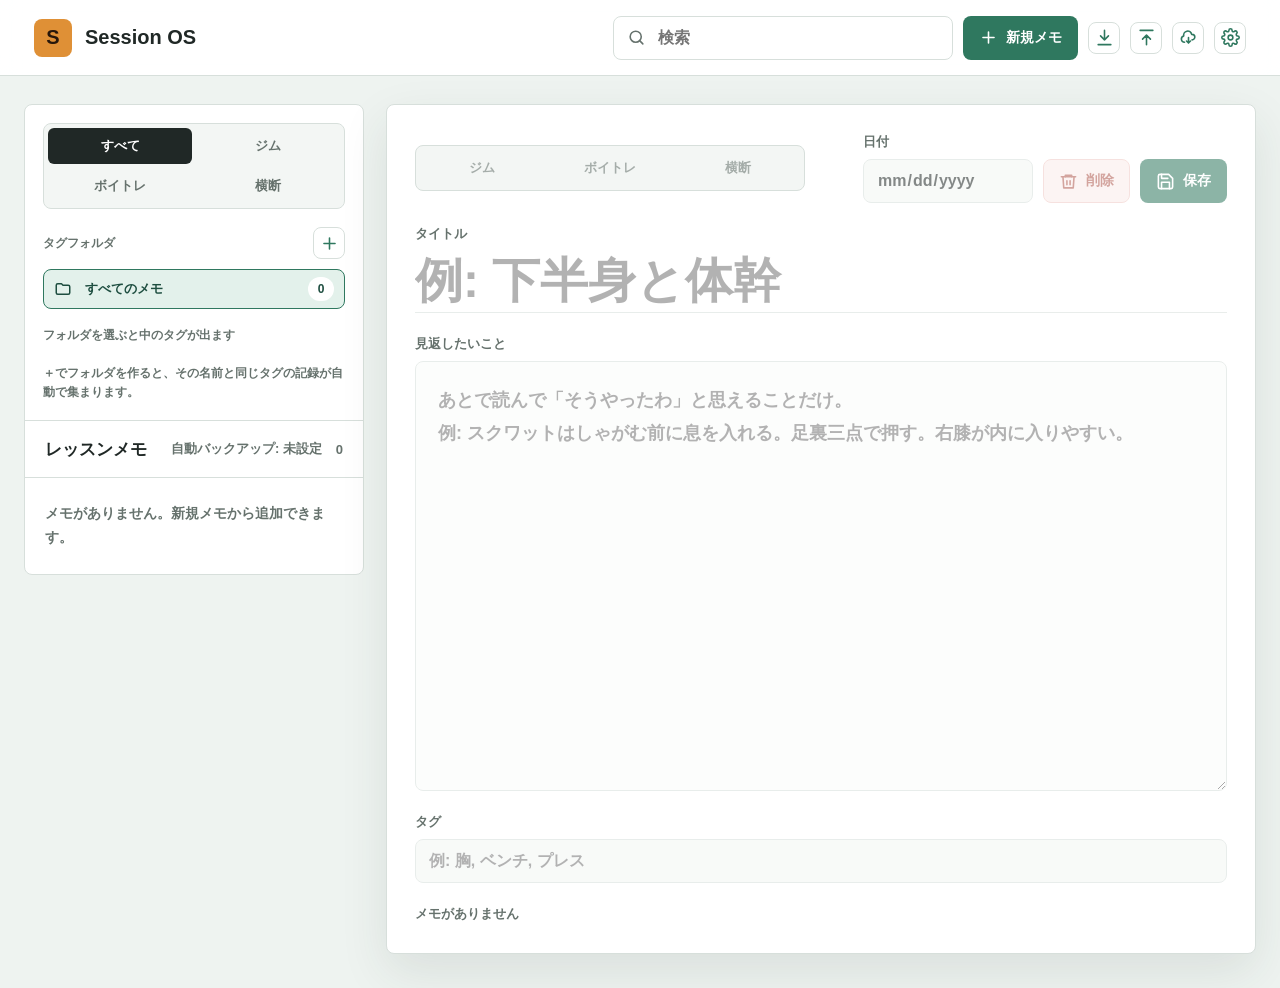
==== commit f2c4fe82: "Add files via upload" ====
--- a/index.html
+++ b/index.html
@@ -10,7 +10,7 @@
   <link rel="manifest" href="manifest.json">
   <link rel="icon" href="icons/icon.svg" type="image/svg+xml">
   <link rel="apple-touch-icon" href="icons/icon-192.png">
-  <link rel="stylesheet" href="styles.css?v=20260705-folder-rules">
+  <link rel="stylesheet" href="styles.css?v=20260914-cloud-sync">
 </head>
 <body>
   <div class="app-shell">
@@ -34,6 +34,31 @@
           </svg>
           <span>新規メモ</span>
         </button>
+        <button id="exportButton" class="icon-button" type="button" aria-label="バックアップを書き出す" title="バックアップを書き出す">
+          <svg class="icon" viewBox="0 0 24 24" aria-hidden="true">
+            <path d="M12 3v12M7 10l5 5 5-5"></path>
+            <path d="M4 21h16"></path>
+          </svg>
+        </button>
+        <button id="importButton" class="icon-button" type="button" aria-label="バックアップを読み込む" title="バックアップを読み込む">
+          <svg class="icon" viewBox="0 0 24 24" aria-hidden="true">
+            <path d="M12 21V9M7 14l5-5 5 5"></path>
+            <path d="M4 3h16"></path>
+          </svg>
+        </button>
+        <button id="cloudRestoreButton" class="icon-button" type="button" aria-label="クラウドから復元" title="クラウドから復元">
+          <svg class="icon" viewBox="0 0 24 24" aria-hidden="true">
+            <path d="M7 18a4 4 0 0 1-1-7.87A5 5 0 0 1 16 8h.5a3.5 3.5 0 0 1 0 7"></path>
+            <path d="M12 12v6M9.5 16.5 12 19l2.5-2.5"></path>
+          </svg>
+        </button>
+        <button id="cloudSettingsButton" class="icon-button" type="button" aria-label="自動バックアップの設定" title="自動バックアップの設定">
+          <svg class="icon" viewBox="0 0 24 24" aria-hidden="true">
+            <circle cx="12" cy="12" r="3"></circle>
+            <path d="M19.4 15a1.7 1.7 0 0 0 .34 1.87l.06.06a2 2 0 1 1-2.83 2.83l-.06-.06a1.7 1.7 0 0 0-1.87-.34 1.7 1.7 0 0 0-1 1.55V21a2 2 0 1 1-4 0v-.09a1.7 1.7 0 0 0-1-1.55 1.7 1.7 0 0 0-1.87.34l-.06.06a2 2 0 1 1-2.83-2.83l.06-.06a1.7 1.7 0 0 0 .34-1.87 1.7 1.7 0 0 0-1.55-1H3a2 2 0 1 1 0-4h.09a1.7 1.7 0 0 0 1.55-1 1.7 1.7 0 0 0-.34-1.87l-.06-.06a2 2 0 1 1 2.83-2.83l.06.06a1.7 1.7 0 0 0 1.87.34h0a1.7 1.7 0 0 0 1-1.55V3a2 2 0 1 1 4 0v.09a1.7 1.7 0 0 0 1 1.55 1.7 1.7 0 0 0 1.87-.34l.06-.06a2 2 0 1 1 2.83 2.83l-.06.06a1.7 1.7 0 0 0-.34 1.87v0a1.7 1.7 0 0 0 1.55 1H21a2 2 0 1 1 0 4h-.09a1.7 1.7 0 0 0-1.55 1Z"></path>
+          </svg>
+        </button>
+        <input id="importFileInput" type="file" accept="application/json" hidden>
       </div>
     </header>
 
@@ -66,6 +91,7 @@
 
         <div class="list-head">
           <h1>レッスンメモ</h1>
+          <span id="cloudStatusText" class="cloud-status">自動バックアップ: 未設定</span>
           <span id="noteCount">0</span>
         </div>
 
@@ -138,6 +164,6 @@
   </div>
 
   <div class="toast" id="toast" role="status" aria-live="polite">保存しました</div>
-  <script src="app.js?v=20260705-folder-rules"></script>
+  <script src="app.js?v=20260914-cloud-sync"></script>
 </body>
 </html>
--- a/styles.css
+++ b/styles.css
@@ -409,19 +409,22 @@
   align-items: end;
 }
 
-.folder-name-edit {
+.folder-name-edit,
+.folder-type-edit {
   display: grid;
   gap: 6px;
   min-width: 0;
 }
 
-.folder-name-edit span {
+.folder-name-edit span,
+.folder-type-edit span {
   color: var(--muted);
   font-size: 11px;
   font-weight: 900;
 }
 
-.folder-name-edit input {
+.folder-name-edit input,
+.folder-type-edit select {
   width: 100%;
   min-height: 36px;
   border: 1px solid var(--line);
@@ -434,9 +437,14 @@
   font-weight: 850;
 }
 
-.folder-name-edit input:focus {
+.folder-name-edit input:focus,
+.folder-type-edit select:focus {
   border-color: var(--green);
   box-shadow: 0 0 0 3px rgba(47, 120, 95, .14);
+}
+
+.folder-type-edit {
+  margin-top: 10px;
 }
 
 .mini-button {
@@ -492,6 +500,15 @@
   color: var(--muted);
   font-size: 13px;
   font-weight: 850;
+}
+
+.cloud-status {
+  margin-right: auto;
+  padding-left: 12px;
+  font-size: 12px;
+  overflow: hidden;
+  text-overflow: ellipsis;
+  white-space: nowrap;
 }
 
 .note-list {
@@ -774,12 +791,17 @@
   }
 
   .header-actions {
-    display: grid;
-    grid-template-columns: 1fr;
-  }
-
-  .search-box {
-    width: 100%;
+    display: flex;
+    flex-wrap: wrap;
+    gap: 10px;
+  }
+
+  .header-actions .search-box {
+    flex: 1 1 100%;
+  }
+
+  .header-actions #newNoteButton {
+    flex: 1 1 auto;
   }
 
   .workspace {
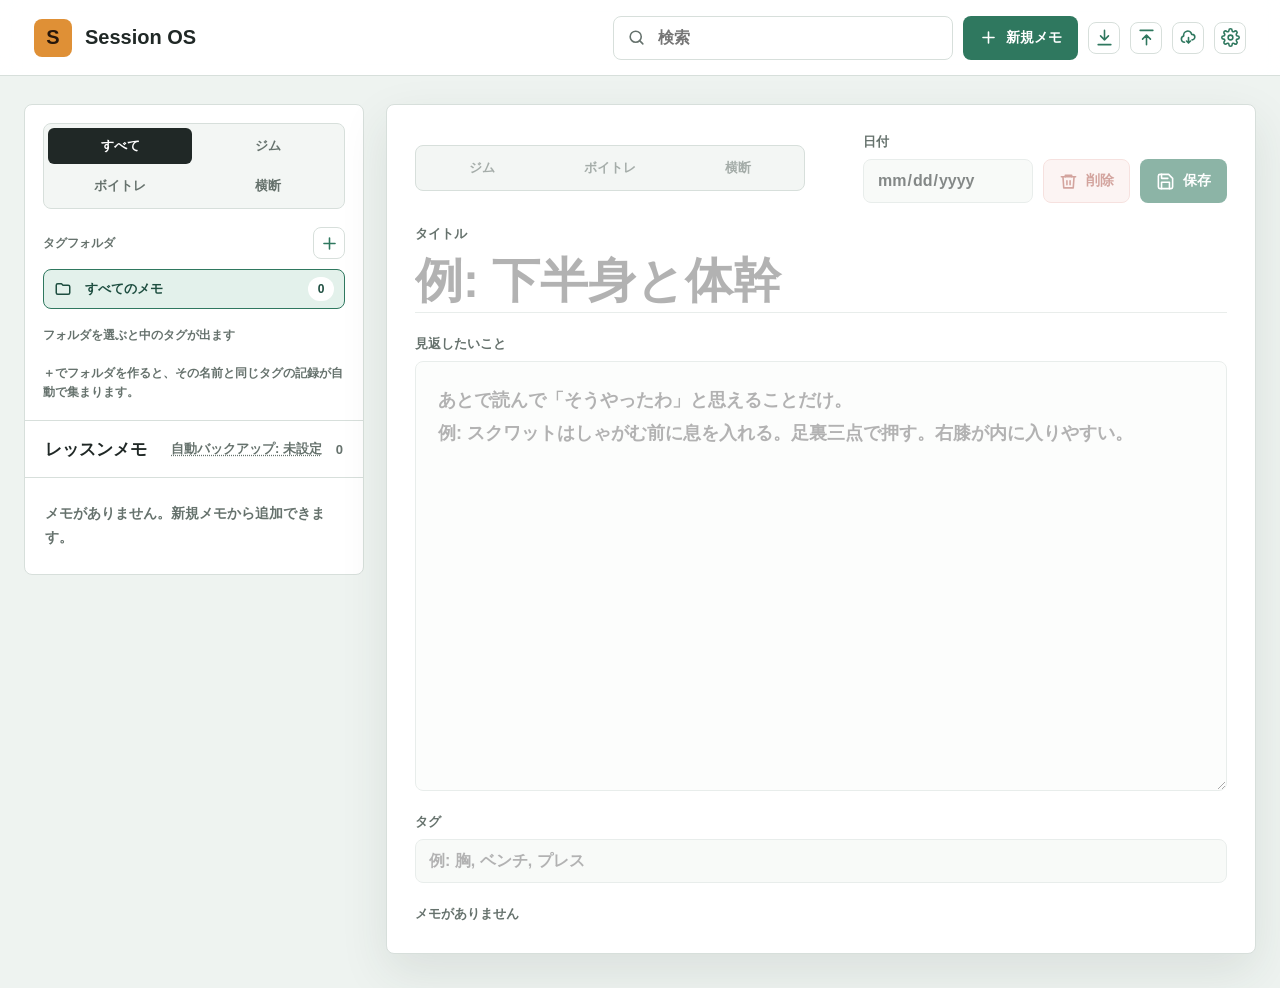
==== commit e6b2cd70: "Add files via upload" ====
--- a/index.html
+++ b/index.html
@@ -10,7 +10,7 @@
   <link rel="manifest" href="manifest.json">
   <link rel="icon" href="icons/icon.svg" type="image/svg+xml">
   <link rel="apple-touch-icon" href="icons/icon-192.png">
-  <link rel="stylesheet" href="styles.css?v=20260914-cloud-sync">
+  <link rel="stylesheet" href="styles.css?v=20260914-cloud-sync-check">
 </head>
 <body>
   <div class="app-shell">
@@ -164,6 +164,6 @@
   </div>
 
   <div class="toast" id="toast" role="status" aria-live="polite">保存しました</div>
-  <script src="app.js?v=20260914-cloud-sync"></script>
+  <script src="app.js?v=20260914-cloud-sync-check"></script>
 </body>
 </html>
--- a/styles.css
+++ b/styles.css
@@ -509,6 +509,12 @@
   overflow: hidden;
   text-overflow: ellipsis;
   white-space: nowrap;
+  cursor: pointer;
+  text-decoration: underline dotted;
+}
+
+.cloud-status.cloud-status-error {
+  color: var(--danger);
 }
 
 .note-list {
